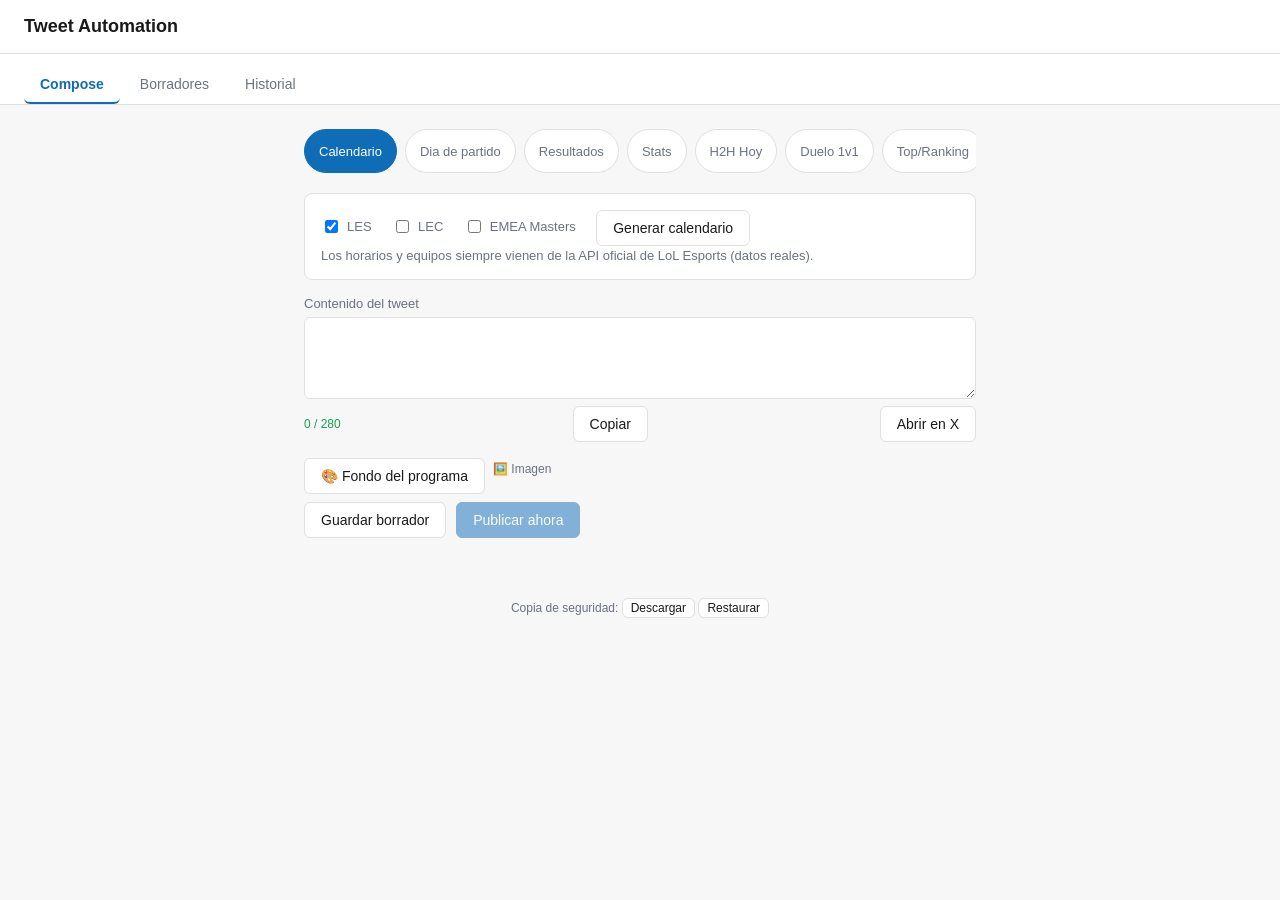
==== static/index.html @ 45121b86 "Unify UI/docs wording to tuteo (Spain Spanish), drop voseo Co-Authored-By: Claude Sonnet 5.5 <norepl" ====
<!doctype html>
<html lang="es">
<head>
  <meta charset="utf-8" />
  <meta name="viewport" content="width=device-width, initial-scale=1" />
  <meta name="theme-color" content="#1d9bf0" />
  <title>Tweet Automation</title>
  <link rel="manifest" href="/static/manifest.webmanifest" />
  <link rel="icon" href="/static/icons/icon-192.png" />
  <link rel="apple-touch-icon" href="/static/icons/icon-192.png" />
  <link rel="stylesheet" href="/static/styles.css" />
</head>
<body>
  <header class="topbar">
    <h1>Tweet Automation</h1>
    <div id="config-banner" class="config-banner" hidden></div>
    <button id="logout-btn" class="logout-btn" type="button" hidden>Salir</button>
  </header>

  <div id="slow-notice" class="slow-notice" role="status" hidden>
    Esto esta tardando... si el servidor estaba dormido puede tardar hasta un minuto en despertar.
  </div>

  <nav class="tabs" role="tablist">
    <button class="tab-btn active" data-tab="compose" role="tab" aria-selected="true">Compose</button>
    <button class="tab-btn" data-tab="drafts" role="tab" aria-selected="false">Borradores</button>
    <button class="tab-btn" data-tab="history" role="tab" aria-selected="false">Historial</button>
  </nav>

  <main>
    <!-- Compose -->
    <section id="tab-compose" class="tab-panel active">
      <div class="mode-selector" role="radiogroup" aria-label="Modo">
        <label><input type="radio" name="mode" value="calendar" checked /> Calendario</label>
        <label><input type="radio" name="mode" value="match-day" /> Dia de partido</label>
        <label><input type="radio" name="mode" value="results" /> Resultados</label>
        <label><input type="radio" name="mode" value="stats" /> Stats</label>
        <label><input type="radio" name="mode" value="h2h" /> H2H Hoy</label>
        <label><input type="radio" name="mode" value="duel" /> Duelo 1v1</label>
        <label><input type="radio" name="mode" value="top-ranking" /> Top/Ranking</label>
        <label><input type="radio" name="mode" value="anniversary" /> Efemeride</label>
        <label><input type="radio" name="mode" value="lec-compare" /> Cruce LEC</label>
      </div>

      <div id="mode-calendar" class="mode-panel">
        <label class="checkbox-inline"><input type="checkbox" id="calendar-les" checked /> LES</label>
        <label class="checkbox-inline"><input type="checkbox" id="calendar-lec" /> LEC</label>
        <label class="checkbox-inline"><input type="checkbox" id="calendar-emea-masters" /> EMEA Masters</label>
        <button id="calendar-generate-btn">Generar calendario</button>
        <p class="hint">Los horarios y equipos siempre vienen de la API oficial de LoL Esports (datos reales).</p>
      </div>

      <div id="mode-match-day" class="mode-panel" hidden>
        <button id="match-day-generate-btn">Generar pack del dia</button>
        <p class="hint">Un clic: calendario de la semana + preview H2H (historial y forma reciente) de cada partido de LES de hoy. Guarda o copia solo lo que quieras.</p>
        <div id="match-day-results" class="list"></div>
      </div>

      <div id="mode-results" class="mode-panel" hidden>
        <label class="checkbox-inline"><input type="checkbox" id="results-les" checked /> LES</label>
        <label class="checkbox-inline"><input type="checkbox" id="results-lec" /> LEC</label>
        <label class="checkbox-inline"><input type="checkbox" id="results-emea-masters" /> EMEA Masters</label>
        <button id="results-generate-btn">Generar resultados</button>
        <p class="hint">Marcadores reales de la ultima jornada con partidos terminados (ultimos 7 dias), de la API oficial de LoL Esports.</p>
      </div>

      <div id="mode-stats" class="mode-panel" hidden>
        <label class="checkbox-inline"><input type="checkbox" id="stats-teams" checked /> Equipos</label>
        <label class="checkbox-inline"><input type="checkbox" id="stats-players" checked /> Jugadores</label>
        <label class="checkbox-inline"><input type="checkbox" id="stats-ranked" /> Ranked (SoloQ)</label>
        <p class="hint">Ranked (SoloQ) consulta lolpros.gg en vivo para cada jugador de la LES -- puede tardar hasta 20-30 segundos.</p>
        <label>Enfocar en equipo o jugador (opcional)
          <input type="text" id="stats-focus" placeholder="ej: Escik, UCAM..." />
        </label>
        <label>Rivalidad: elegir los dos equipos (opcional, tiene prioridad sobre lo de arriba)
          <div class="rivalry-row">
            <select id="rivalry-team-a"><option value="">-- equipo A --</option></select>
            <select id="rivalry-team-b"><option value="">-- equipo B --</option></select>
          </div>
        </label>
        <label>Comparar elo: 2 jugadores (opcional, prioridad sobre categorias/enfocar, no sobre rivalidad)
          <div class="rivalry-row">
            <input type="text" id="ranked-player-a" placeholder="ej: Escik" />
            <input type="text" id="ranked-player-b" placeholder="ej: Andariel" />
          </div>
        </label>
        <label>Comparar elo: 2 equipos, mejor jugador de cada plantilla (opcional, prioridad sobre categorias/enfocar, no sobre rivalidad ni jugador vs jugador)
          <div class="rivalry-row">
            <select id="ranked-team-a"><option value="">-- equipo A --</option></select>
            <select id="ranked-team-b"><option value="">-- equipo B --</option></select>
          </div>
        </label>
        <p class="hint">Las comparaciones de elo consultan lolpros.gg en vivo (equipo vs equipo tarda un poco mas, son ~10 jugadores).</p>
        <div class="mode-selector" style="margin-top: 4px;">
          <label><input type="radio" name="stats-scope" value="split" checked /> Split actual</label>
          <label><input type="radio" name="stats-scope" value="year" /> Todo el año</label>
        </div>
        <button id="stats-generate-btn">Generar stat</button>
        <p class="hint">Los numeros siempre vienen de gol.gg (datos reales). "Todo el año" combina Spring+Summer y suma un angulo de rivalidad (head-to-head) entre equipos.</p>
      </div>

      <div id="mode-h2h" class="mode-panel" hidden>
        <button id="h2h-autofill-btn" type="button">Autocompletar con el partido de hoy</button>
        <div id="h2h-autofill-feedback" class="hint"></div>
        <label>Equipo A
          <select id="h2h-team-a"><option value="">-- equipo A --</option></select>
        </label>
        <label>Equipo B
          <select id="h2h-team-b"><option value="">-- equipo B --</option></select>
        </label>
        <button id="h2h-generate-btn">Generar preview (2 variantes)</button>
        <p class="hint">Genera 2 tweets head-to-head (historial y forma reciente) con datos reales de gol.gg. Guarda solo el/los que quieras con el boton "Guardar" de cada tarjeta.</p>
        <div id="h2h-results" class="list"></div>
      </div>

      <div id="mode-duel" class="mode-panel" hidden>
        <button id="duel-autofill-btn" type="button">Autocompletar con el partido de hoy/mañana</button>
        <div id="duel-autofill-feedback" class="hint"></div>
        <label>Equipo A
          <select id="duel-team-a"><option value="">-- equipo A --</option></select>
        </label>
        <label>Equipo B
          <select id="duel-team-b"><option value="">-- equipo B --</option></select>
        </label>
        <button id="duel-generate-btn">Generar duelos</button>
        <p class="hint">Compara el KDA de temporada (gol.gg) del jugador con mas partidos jugados en cada carril compartido por ambos equipos (segun el roster de lolesports.com) -- una tarjeta por carril. No confirma alineaciones oficiales ni cruces directos historicos entre esos jugadores, esos datos no estan disponibles hoy. Guarda solo las que quieras con el boton "Guardar" de cada tarjeta.</p>
        <div id="duel-results" class="list"></div>
      </div>

      <div id="mode-top-ranking" class="mode-panel" hidden>
        <label>Categoria
          <select id="top-ranking-category"></select>
        </label>
        <button id="top-ranking-generate-btn">Generar top</button>
        <p class="hint">Calcula el top 3 real de gol.gg para el split actual (nunca a mano) -- si hay menos de 3 con datos suficientes, lo dice en vez de inventar posiciones. Las categorias de jugador no muestran equipo (gol.gg no lo expone en esa tabla). Genera 2 variantes: foco en el lider y top 3 resumido. Guarda solo las que quieras con el boton "Guardar" de cada tarjeta.</p>
        <div id="top-ranking-results" class="list"></div>
      </div>

      <div id="mode-anniversary" class="mode-panel" hidden>
        <button id="anniversary-generate-btn">Generar efemeride de hoy</button>
        <p class="hint">Busca un hecho verificado de la historia de la LES/Superliga para la fecha de hoy en una base curada (no es scraping en vivo -- si no hay nada para hoy exacto, muestra el hito mas cercano y lo aclara). Genera 2 versiones: completa y "dato rapido".</p>
        <div id="anniversary-results" class="list"></div>
      </div>

      <div id="mode-lec-compare" class="mode-panel" hidden>
        <label>Enfocar en un equipo/jugador de LES (opcional)
          <input type="text" id="lec-compare-focus" placeholder="ej: UCAM, Escik..." />
        </label>
        <button id="lec-compare-generate-btn">Generar cruce LES-LEC</button>
        <p class="hint">Compara una metrica real de la LES (equipo o jugador destacado) contra el promedio de la LEC en esa misma metrica, con datos reales de gol.gg de ambas ligas. Siempre incluye el matiz de que son ligas de nivel/muestra distintos. Genera 2 tonos: dato sorprendente y pregunta a debate.</p>
        <div id="lec-compare-results" class="list"></div>
      </div>

      <div id="mode-manual" class="mode-panel" hidden>
        <p class="hint">Escribe el tweet directamente abajo.</p>
      </div>

      <div id="single-compose-area">
        <label class="compose-content-label">Contenido del tweet
          <textarea id="compose-content" rows="4"></textarea>
        </label>
        <div class="char-counter-row">
          <div class="char-counter" id="compose-char-counter">0 / 280</div>
          <button id="copy-content-btn" type="button">Copiar</button>
          <button id="open-x-btn" type="button" title="Abre X con el texto listo (sin imagen)">Abrir en X</button>
          <button id="share-btn" type="button" hidden>Compartir</button>
        </div>
        <div id="image-picker"></div>

        <div class="actions">
          <button id="save-draft-btn">Guardar borrador</button>
          <button id="publish-now-btn" class="primary">Publicar ahora</button>
        </div>
        <div id="compose-feedback" class="feedback" role="status" aria-live="polite"></div>
      </div>
    </section>

    <!-- Borradores -->
    <section id="tab-drafts" class="tab-panel">
      <div id="drafts-list" class="list"></div>
    </section>

    <!-- Historial -->
    <section id="tab-history" class="tab-panel">
      <div id="history-list" class="list"></div>
    </section>

  </main>

  <footer class="app-version">
    <div id="app-version"></div>
    <div class="backup-row">
      Copia de seguridad:
      <button id="backup-export-btn" type="button">Descargar</button>
      <button id="backup-import-btn" type="button">Restaurar</button>
      <input id="backup-import-file" type="file" accept="application/json,.json" hidden />
      <span id="backup-feedback" class="hint"></span>
    </div>
  </footer>

  <script src="/static/app.js"></script>
</body>
</html>
---- static/styles.css ----
:root {
  --bg: #f7f7f8;
  --panel: #ffffff;
  --border: #e0e0e0;
  --text: #1a1a1a;
  --muted: #6b7280;
  --primary: #0f6cb6; /* 5.4:1 con texto blanco (AA) */
  --primary-dark: #0b5a99;
  --green: #16a34a;
  --yellow: #ca8a04;
  --red: #dc2626;
  --gray: #9ca3af;
}

* { box-sizing: border-box; }

.app-version { text-align: center; font-size: 12px; color: var(--muted); padding: 16px 16px 24px; }
.app-version .backup-row { margin-top: 8px; }
.app-version .backup-row button { font-size: 12px; padding: 2px 8px; }
.app-version .version-ok { color: #15803d; }
.app-version .version-old { color: #b45309; font-weight: 600; }

body {
  margin: 0;
  font-family: -apple-system, Segoe UI, Roboto, Helvetica, Arial, sans-serif;
  background: var(--bg);
  color: var(--text);
}

.topbar {
  display: flex;
  align-items: center;
  gap: 16px;
  padding: 16px 24px;
  background: var(--panel);
  border-bottom: 1px solid var(--border);
}

.topbar h1 { font-size: 18px; margin: 0; }

.config-banner {
  background: #fef3c7;
  color: #92400e;
  padding: 6px 12px;
  border-radius: 6px;
  font-size: 13px;
}

.tabs {
  display: flex;
  gap: 4px;
  padding: 12px 24px 0;
  background: var(--panel);
  border-bottom: 1px solid var(--border);
}

.tab-btn {
  padding: 10px 16px;
  border: none;
  background: none;
  cursor: pointer;
  font-size: 14px;
  color: var(--muted);
  border-bottom: 2px solid transparent;
}

.tab-btn.active {
  color: var(--primary);
  border-bottom-color: var(--primary);
  font-weight: 600;
}

main { max-width: 720px; margin: 0 auto; padding: 24px; }

.tab-panel { display: none; }
.tab-panel.active { display: block; }

label {
  display: block;
  margin-bottom: 14px;
  font-size: 13px;
  color: var(--muted);
}

input[type="text"], textarea, select {
  width: 100%;
  margin-top: 6px;
  padding: 8px 10px;
  border: 1px solid var(--border);
  border-radius: 6px;
  font-size: 14px;
  font-family: inherit;
  color: var(--text);
  background: var(--panel);
}

[hidden] { display: none !important; }

/* Selector de modo como "chips": una sola fila con scroll horizontal en el
   movil y areas tactiles de 44px (antes eran 7 radios pequenos en 3-4 filas). */
.mode-selector {
  display: flex;
  gap: 8px;
  margin-bottom: 16px;
  font-size: 14px;
  overflow-x: auto;
  padding-bottom: 4px;
  -webkit-overflow-scrolling: touch;
}

.mode-selector label {
  position: relative;
  display: flex;
  align-items: center;
  margin: 0;
  padding: 10px 14px;
  min-height: 44px;
  border: 1px solid var(--border);
  border-radius: 999px;
  background: var(--panel);
  white-space: nowrap;
  cursor: pointer;
}

.mode-selector label:has(input:checked) { background: var(--primary); border-color: var(--primary); color: #fff; }
.mode-selector label:has(input:focus-visible) { outline: 2px solid var(--primary-dark); outline-offset: 2px; }
.mode-selector input { position: absolute; opacity: 0; pointer-events: none; }

:focus-visible { outline: 2px solid var(--primary); outline-offset: 2px; }

.slow-notice {
  background: #fef3c7;
  color: #78350f;
  font-size: 13px;
  padding: 8px 16px;
  text-align: center;
}

.checkbox-inline {
  display: inline-flex;
  align-items: center;
  gap: 6px;
  margin: 0 16px 12px 0;
  width: auto;
}

.mode-panel { background: var(--panel); border: 1px solid var(--border); border-radius: 8px; padding: 16px; margin-bottom: 16px; }

.hint { color: var(--muted); font-size: 13px; margin: 0; }

.compose-content-label { margin-bottom: 4px; }

.char-counter {
  text-align: right;
  font-size: 12px;
  color: var(--green);
  margin-bottom: 16px;
}

.char-counter.warn { color: var(--yellow); }
.char-counter.over { color: var(--red); font-weight: 600; }

.char-counter-row {
  display: flex;
  align-items: center;
  justify-content: space-between;
  gap: 10px;
  margin-bottom: 16px;
}

.char-counter-row .char-counter { margin-bottom: 0; }

.card-copy-row { display: flex; align-items: center; gap: 10px; margin-bottom: 8px; }

.rivalry-row { display: flex; gap: 10px; margin-top: 6px; }
.rivalry-row select { flex: 1; }

.actions { display: flex; gap: 10px; }

button {
  padding: 9px 16px;
  border-radius: 6px;
  border: 1px solid var(--border);
  background: var(--panel);
  cursor: pointer;
  font-size: 14px;
  color: var(--text);
}

button:hover { background: #f2f2f2; }

button.primary {
  background: var(--primary);
  border-color: var(--primary);
  color: #fff;
}

button.primary:hover { background: var(--primary-dark); }

button:disabled { opacity: 0.5; cursor: not-allowed; }

.feedback { margin-top: 12px; font-size: 13px; }
.feedback.error { color: var(--red); }
.feedback.success { color: var(--green); }

.list { display: flex; flex-direction: column; gap: 12px; }

.card {
  background: var(--panel);
  border: 1px solid var(--border);
  border-radius: 8px;
  padding: 14px 16px;
}

.card-header { display: flex; justify-content: space-between; align-items: center; gap: 8px; margin-bottom: 8px; }

.badge {
  font-size: 11px;
  font-weight: 600;
  padding: 2px 8px;
  border-radius: 999px;
  text-transform: uppercase;
}

.badge-draft { background: #f3f4f6; color: var(--gray); }
.badge-published { background: #dcfce7; color: var(--green); }
.badge-failed { background: #fee2e2; color: var(--red); }

.card-content { white-space: pre-wrap; font-size: 14px; margin-bottom: 8px; }

.card-meta { font-size: 12px; color: var(--muted); margin-bottom: 8px; }

.card-error { font-size: 12px; color: var(--red); margin-bottom: 8px; }

.card-actions { display: flex; gap: 8px; flex-wrap: wrap; }


.image-picker { display: flex; flex-wrap: wrap; align-items: center; gap: 8px; margin-bottom: 8px; }
.image-suggestions, .image-branding { display: flex; flex-wrap: wrap; gap: 6px; }
.image-suggestions:empty { display: none; }
.image-upload-label { font-size: 12px; color: var(--muted); cursor: pointer; }
.image-upload-label input[type="file"] { display: none; }
.image-preview { max-width: 90px; max-height: 90px; border-radius: 6px; border: 1px solid var(--border); object-fit: cover; }
.remove-image-btn { font-size: 12px; }

.empty-state { color: var(--muted); font-size: 14px; padding: 20px 0; text-align: center; }

.var-input { margin-bottom: 10px; }

.logout-btn { margin-left: auto; padding: 6px 12px; font-size: 13px; }

.login-main { max-width: 360px; padding-top: 15vh; }
.login-panel h1 { font-size: 20px; margin: 0 0 16px; }
.login-panel button { width: 100%; }
input[type="password"] {
  width: 100%;
  margin-top: 6px;
  padding: 8px 10px;
  border: 1px solid var(--border);
  border-radius: 6px;
  font-size: 14px;
  font-family: inherit;
  color: var(--text);
  background: var(--panel);
}

/* ---------- Movil ---------- */
@media (max-width: 600px) {
  .topbar { flex-wrap: wrap; gap: 8px; padding: 12px 16px; }
  .tabs { padding: 8px 8px 0; overflow-x: auto; }
  .tab-btn { padding: 10px 12px; white-space: nowrap; }
  main { padding: 16px; }
  .rivalry-row { flex-direction: column; }
  .actions { flex-direction: column; }
  .actions button { width: 100%; }
  button { padding: 11px 16px; }
  /* 16px evita que iOS haga zoom al enfocar un campo */
  input[type="text"], input[type="password"], textarea, select { font-size: 16px; }
}
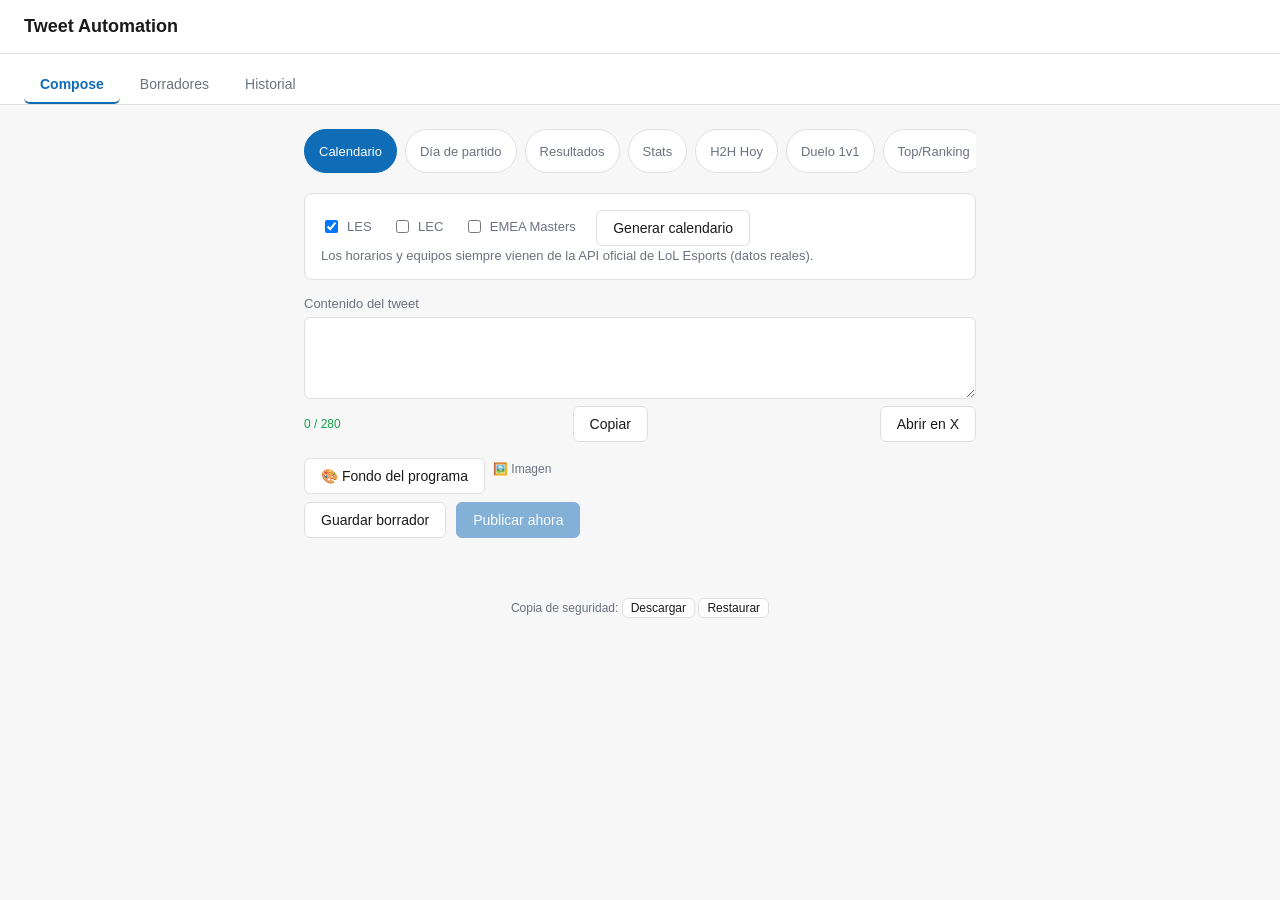
==== commit 6f6d169e: "Tildes y ortografia en el texto visible del frontend Co-Authored-By: Claude Sonnet 5.5 <noreply@anth" ====
--- a/static/index.html
+++ b/static/index.html
@@ -18,7 +18,7 @@
   </header>
 
   <div id="slow-notice" class="slow-notice" role="status" hidden>
-    Esto esta tardando... si el servidor estaba dormido puede tardar hasta un minuto en despertar.
+    Esto está tardando... si el servidor estaba dormido puede tardar hasta un minuto en despertar.
   </div>
 
   <nav class="tabs" role="tablist">
@@ -32,13 +32,13 @@
     <section id="tab-compose" class="tab-panel active">
       <div class="mode-selector" role="radiogroup" aria-label="Modo">
         <label><input type="radio" name="mode" value="calendar" checked /> Calendario</label>
-        <label><input type="radio" name="mode" value="match-day" /> Dia de partido</label>
+        <label><input type="radio" name="mode" value="match-day" /> Día de partido</label>
         <label><input type="radio" name="mode" value="results" /> Resultados</label>
         <label><input type="radio" name="mode" value="stats" /> Stats</label>
         <label><input type="radio" name="mode" value="h2h" /> H2H Hoy</label>
         <label><input type="radio" name="mode" value="duel" /> Duelo 1v1</label>
         <label><input type="radio" name="mode" value="top-ranking" /> Top/Ranking</label>
-        <label><input type="radio" name="mode" value="anniversary" /> Efemeride</label>
+        <label><input type="radio" name="mode" value="anniversary" /> Efeméride</label>
         <label><input type="radio" name="mode" value="lec-compare" /> Cruce LEC</label>
       </div>
 
@@ -51,7 +51,7 @@
       </div>
 
       <div id="mode-match-day" class="mode-panel" hidden>
-        <button id="match-day-generate-btn">Generar pack del dia</button>
+        <button id="match-day-generate-btn">Generar pack del día</button>
         <p class="hint">Un clic: calendario de la semana + preview H2H (historial y forma reciente) de cada partido de LES de hoy. Guarda o copia solo lo que quieras.</p>
         <div id="match-day-results" class="list"></div>
       </div>
@@ -61,7 +61,7 @@
         <label class="checkbox-inline"><input type="checkbox" id="results-lec" /> LEC</label>
         <label class="checkbox-inline"><input type="checkbox" id="results-emea-masters" /> EMEA Masters</label>
         <button id="results-generate-btn">Generar resultados</button>
-        <p class="hint">Marcadores reales de la ultima jornada con partidos terminados (ultimos 7 dias), de la API oficial de LoL Esports.</p>
+        <p class="hint">Marcadores reales de la última jornada con partidos terminados (últimos 7 días), de la API oficial de LoL Esports.</p>
       </div>
 
       <div id="mode-stats" class="mode-panel" hidden>
@@ -78,25 +78,25 @@
             <select id="rivalry-team-b"><option value="">-- equipo B --</option></select>
           </div>
         </label>
-        <label>Comparar elo: 2 jugadores (opcional, prioridad sobre categorias/enfocar, no sobre rivalidad)
+        <label>Comparar elo: 2 jugadores (opcional, prioridad sobre categorías/enfocar, no sobre rivalidad)
           <div class="rivalry-row">
             <input type="text" id="ranked-player-a" placeholder="ej: Escik" />
             <input type="text" id="ranked-player-b" placeholder="ej: Andariel" />
           </div>
         </label>
-        <label>Comparar elo: 2 equipos, mejor jugador de cada plantilla (opcional, prioridad sobre categorias/enfocar, no sobre rivalidad ni jugador vs jugador)
+        <label>Comparar elo: 2 equipos, mejor jugador de cada plantilla (opcional, prioridad sobre categorías/enfocar, no sobre rivalidad ni jugador vs jugador)
           <div class="rivalry-row">
             <select id="ranked-team-a"><option value="">-- equipo A --</option></select>
             <select id="ranked-team-b"><option value="">-- equipo B --</option></select>
           </div>
         </label>
-        <p class="hint">Las comparaciones de elo consultan lolpros.gg en vivo (equipo vs equipo tarda un poco mas, son ~10 jugadores).</p>
+        <p class="hint">Las comparaciones de elo consultan lolpros.gg en vivo (equipo vs equipo tarda un poco más, son ~10 jugadores).</p>
         <div class="mode-selector" style="margin-top: 4px;">
           <label><input type="radio" name="stats-scope" value="split" checked /> Split actual</label>
           <label><input type="radio" name="stats-scope" value="year" /> Todo el año</label>
         </div>
         <button id="stats-generate-btn">Generar stat</button>
-        <p class="hint">Los numeros siempre vienen de gol.gg (datos reales). "Todo el año" combina Spring+Summer y suma un angulo de rivalidad (head-to-head) entre equipos.</p>
+        <p class="hint">Los números siempre vienen de gol.gg (datos reales). "Todo el año" combina Spring+Summer y suma un ángulo de rivalidad (head-to-head) entre equipos.</p>
       </div>
 
       <div id="mode-h2h" class="mode-panel" hidden>
@@ -109,7 +109,7 @@
           <select id="h2h-team-b"><option value="">-- equipo B --</option></select>
         </label>
         <button id="h2h-generate-btn">Generar preview (2 variantes)</button>
-        <p class="hint">Genera 2 tweets head-to-head (historial y forma reciente) con datos reales de gol.gg. Guarda solo el/los que quieras con el boton "Guardar" de cada tarjeta.</p>
+        <p class="hint">Genera 2 tweets head-to-head (historial y forma reciente) con datos reales de gol.gg. Guarda solo el/los que quieras con el botón "Guardar" de cada tarjeta.</p>
         <div id="h2h-results" class="list"></div>
       </div>
 
@@ -123,22 +123,22 @@
           <select id="duel-team-b"><option value="">-- equipo B --</option></select>
         </label>
         <button id="duel-generate-btn">Generar duelos</button>
-        <p class="hint">Compara el KDA de temporada (gol.gg) del jugador con mas partidos jugados en cada carril compartido por ambos equipos (segun el roster de lolesports.com) -- una tarjeta por carril. No confirma alineaciones oficiales ni cruces directos historicos entre esos jugadores, esos datos no estan disponibles hoy. Guarda solo las que quieras con el boton "Guardar" de cada tarjeta.</p>
+        <p class="hint">Compara el KDA de temporada (gol.gg) del jugador con más partidos jugados en cada carril compartido por ambos equipos (según el roster de lolesports.com) -- una tarjeta por carril. No confirma alineaciones oficiales ni cruces directos históricos entre esos jugadores, esos datos no están disponibles hoy. Guarda solo las que quieras con el botón "Guardar" de cada tarjeta.</p>
         <div id="duel-results" class="list"></div>
       </div>
 
       <div id="mode-top-ranking" class="mode-panel" hidden>
-        <label>Categoria
+        <label>Categoría
           <select id="top-ranking-category"></select>
         </label>
         <button id="top-ranking-generate-btn">Generar top</button>
-        <p class="hint">Calcula el top 3 real de gol.gg para el split actual (nunca a mano) -- si hay menos de 3 con datos suficientes, lo dice en vez de inventar posiciones. Las categorias de jugador no muestran equipo (gol.gg no lo expone en esa tabla). Genera 2 variantes: foco en el lider y top 3 resumido. Guarda solo las que quieras con el boton "Guardar" de cada tarjeta.</p>
+        <p class="hint">Calcula el top 3 real de gol.gg para el split actual (nunca a mano) -- si hay menos de 3 con datos suficientes, lo dice en vez de inventar posiciones. Las categorías de jugador no muestran equipo (gol.gg no lo expone en esa tabla). Genera 2 variantes: foco en el líder y top 3 resumido. Guarda solo las que quieras con el botón "Guardar" de cada tarjeta.</p>
         <div id="top-ranking-results" class="list"></div>
       </div>
 
       <div id="mode-anniversary" class="mode-panel" hidden>
-        <button id="anniversary-generate-btn">Generar efemeride de hoy</button>
-        <p class="hint">Busca un hecho verificado de la historia de la LES/Superliga para la fecha de hoy en una base curada (no es scraping en vivo -- si no hay nada para hoy exacto, muestra el hito mas cercano y lo aclara). Genera 2 versiones: completa y "dato rapido".</p>
+        <button id="anniversary-generate-btn">Generar efeméride de hoy</button>
+        <p class="hint">Busca un hecho verificado de la historia de la LES/Superliga para la fecha de hoy en una base curada (no es scraping en vivo -- si no hay nada para hoy exacto, muestra el hito más cercano y lo aclara). Genera 2 versiones: completa y "dato rápido".</p>
         <div id="anniversary-results" class="list"></div>
       </div>
 
@@ -147,7 +147,7 @@
           <input type="text" id="lec-compare-focus" placeholder="ej: UCAM, Escik..." />
         </label>
         <button id="lec-compare-generate-btn">Generar cruce LES-LEC</button>
-        <p class="hint">Compara una metrica real de la LES (equipo o jugador destacado) contra el promedio de la LEC en esa misma metrica, con datos reales de gol.gg de ambas ligas. Siempre incluye el matiz de que son ligas de nivel/muestra distintos. Genera 2 tonos: dato sorprendente y pregunta a debate.</p>
+        <p class="hint">Compara una métrica real de la LES (equipo o jugador destacado) contra el promedio de la LEC en esa misma métrica, con datos reales de gol.gg de ambas ligas. Siempre incluye el matiz de que son ligas de nivel/muestra distintos. Genera 2 tonos: dato sorprendente y pregunta a debate.</p>
         <div id="lec-compare-results" class="list"></div>
       </div>
 
--- a/static/styles.css
+++ b/static/styles.css
@@ -277,3 +277,44 @@
   /* 16px evita que iOS haga zoom al enfocar un campo */
   input[type="text"], input[type="password"], textarea, select { font-size: 16px; }
 }
+
+/* Toasts y dialogo de confirmacion */
+.toast-container {
+  position: fixed;
+  left: 50%;
+  bottom: 16px;
+  transform: translateX(-50%);
+  display: flex;
+  flex-direction: column;
+  gap: 8px;
+  width: min(92vw, 420px);
+  z-index: 1000;
+  pointer-events: none;
+}
+.toast {
+  pointer-events: auto;
+  padding: 10px 14px;
+  border-radius: 8px;
+  color: #fff;
+  background: #1f2937;
+  font-size: 14px;
+  box-shadow: 0 4px 14px rgba(0, 0, 0, 0.25);
+  cursor: pointer;
+}
+.toast-error { background: #b91c1c; }
+
+.confirm-dialog {
+  border: 1px solid var(--border);
+  border-radius: 10px;
+  padding: 20px;
+  max-width: min(92vw, 420px);
+  background: var(--panel);
+  color: var(--text);
+}
+.confirm-dialog::backdrop { background: rgba(0, 0, 0, 0.45); }
+.confirm-dialog p { margin: 0 0 16px; }
+.confirm-actions { display: flex; justify-content: flex-end; gap: 8px; }
+.confirm-actions button { padding: 8px 14px; border-radius: 6px; cursor: pointer; font: inherit; }
+.confirm-actions .secondary { background: var(--panel); color: var(--text); border: 1px solid var(--border); }
+.confirm-actions .confirm-ok { background: #0f6cb6; color: #fff; border: 1px solid #0f6cb6; }
+.confirm-actions button:focus-visible { outline: 3px solid #0f6cb6; outline-offset: 2px; }
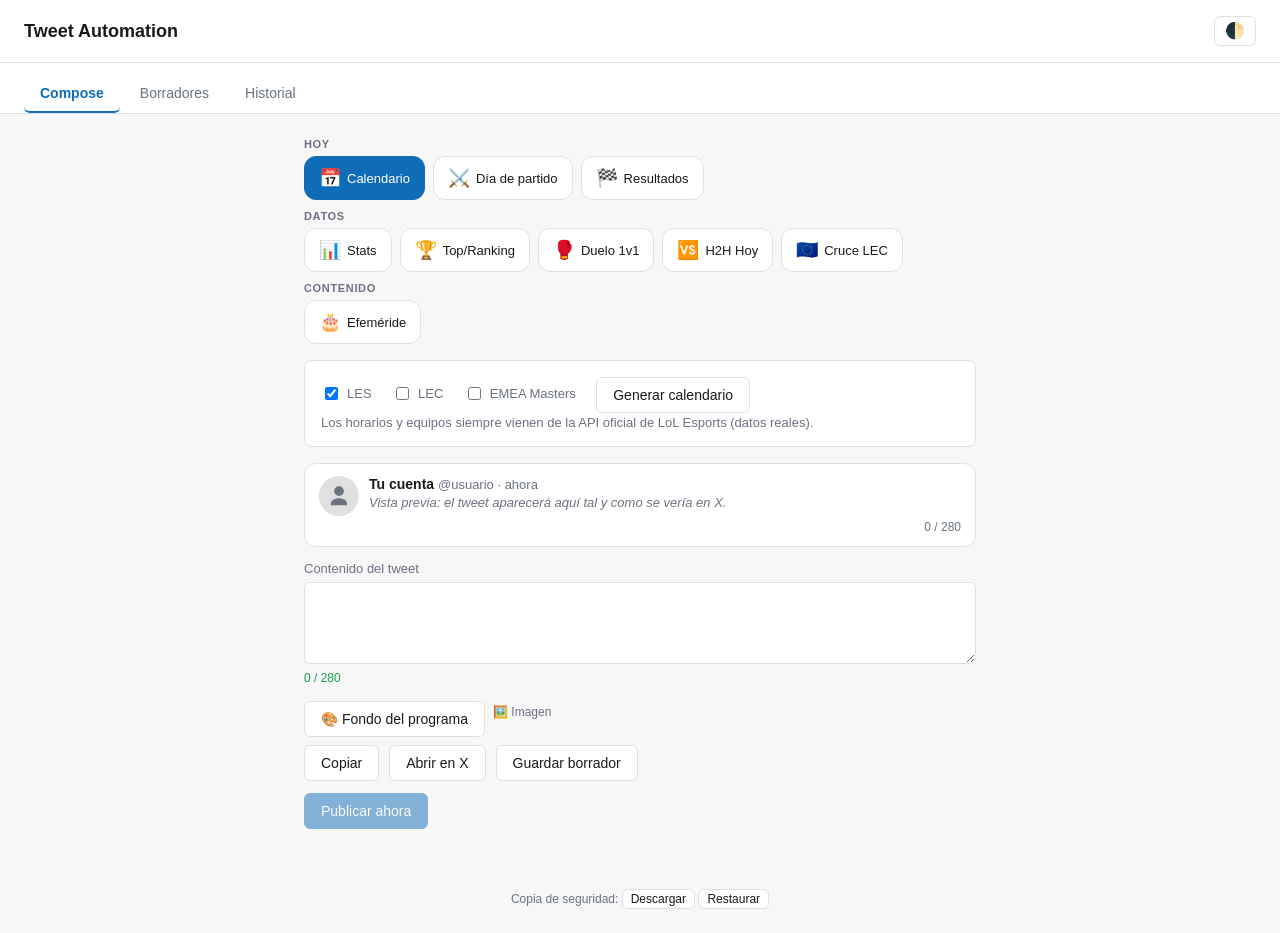
==== commit ac36e405: "UI: grouped mode chips, tweet preview, dark mode, mobile bottom bars, skeletons, collapsible hints C" ====
--- a/static/index.html
+++ b/static/index.html
@@ -3,7 +3,8 @@
 <head>
   <meta charset="utf-8" />
   <meta name="viewport" content="width=device-width, initial-scale=1" />
-  <meta name="theme-color" content="#1d9bf0" />
+  <meta name="theme-color" content="#0f6cb6" />
+  <meta name="color-scheme" content="light dark" />
   <title>Tweet Automation</title>
   <link rel="manifest" href="/static/manifest.webmanifest" />
   <link rel="icon" href="/static/icons/icon-192.png" />
@@ -14,6 +15,7 @@
   <header class="topbar">
     <h1>Tweet Automation</h1>
     <div id="config-banner" class="config-banner" hidden></div>
+    <button id="theme-btn" class="theme-btn" type="button" aria-label="Cambiar tema (automático)" title="Cambiar tema">🌓</button>
     <button id="logout-btn" class="logout-btn" type="button" hidden>Salir</button>
   </header>
 
@@ -21,25 +23,40 @@
     Esto está tardando... si el servidor estaba dormido puede tardar hasta un minuto en despertar.
   </div>
 
-  <nav class="tabs" role="tablist">
-    <button class="tab-btn active" data-tab="compose" role="tab" aria-selected="true">Compose</button>
-    <button class="tab-btn" data-tab="drafts" role="tab" aria-selected="false">Borradores</button>
-    <button class="tab-btn" data-tab="history" role="tab" aria-selected="false">Historial</button>
+  <nav class="tabs" role="tablist" aria-label="Secciones">
+    <button class="tab-btn active" data-tab="compose" role="tab" aria-selected="true"><span class="tab-ico" aria-hidden="true">✍️</span><span>Compose</span></button>
+    <button class="tab-btn" data-tab="drafts" role="tab" aria-selected="false"><span class="tab-ico" aria-hidden="true">📝</span><span>Borradores</span></button>
+    <button class="tab-btn" data-tab="history" role="tab" aria-selected="false"><span class="tab-ico" aria-hidden="true">🕘</span><span>Historial</span></button>
   </nav>
 
   <main>
     <!-- Compose -->
     <section id="tab-compose" class="tab-panel active">
-      <div class="mode-selector" role="radiogroup" aria-label="Modo">
-        <label><input type="radio" name="mode" value="calendar" checked /> Calendario</label>
-        <label><input type="radio" name="mode" value="match-day" /> Día de partido</label>
-        <label><input type="radio" name="mode" value="results" /> Resultados</label>
-        <label><input type="radio" name="mode" value="stats" /> Stats</label>
-        <label><input type="radio" name="mode" value="h2h" /> H2H Hoy</label>
-        <label><input type="radio" name="mode" value="duel" /> Duelo 1v1</label>
-        <label><input type="radio" name="mode" value="top-ranking" /> Top/Ranking</label>
-        <label><input type="radio" name="mode" value="anniversary" /> Efeméride</label>
-        <label><input type="radio" name="mode" value="lec-compare" /> Cruce LEC</label>
+      <div class="mode-groups" role="radiogroup" aria-label="Modo">
+        <div class="mode-group" role="group" aria-label="Hoy">
+          <span class="mode-group-title">Hoy</span>
+          <div class="mode-chips">
+          <label class="mode-chip"><input type="radio" name="mode" value="calendar" checked /><span class="chip-ico" aria-hidden="true">📅</span><span class="chip-txt">Calendario</span></label>
+          <label class="mode-chip"><input type="radio" name="mode" value="match-day" /><span class="chip-ico" aria-hidden="true">⚔️</span><span class="chip-txt">Día de partido</span></label>
+          <label class="mode-chip"><input type="radio" name="mode" value="results" /><span class="chip-ico" aria-hidden="true">🏁</span><span class="chip-txt">Resultados</span></label>
+          </div>
+        </div>
+        <div class="mode-group" role="group" aria-label="Datos">
+          <span class="mode-group-title">Datos</span>
+          <div class="mode-chips">
+          <label class="mode-chip"><input type="radio" name="mode" value="stats" /><span class="chip-ico" aria-hidden="true">📊</span><span class="chip-txt">Stats</span></label>
+          <label class="mode-chip"><input type="radio" name="mode" value="top-ranking" /><span class="chip-ico" aria-hidden="true">🏆</span><span class="chip-txt">Top/Ranking</span></label>
+          <label class="mode-chip"><input type="radio" name="mode" value="duel" /><span class="chip-ico" aria-hidden="true">🥊</span><span class="chip-txt">Duelo 1v1</span></label>
+          <label class="mode-chip"><input type="radio" name="mode" value="h2h" /><span class="chip-ico" aria-hidden="true">🆚</span><span class="chip-txt">H2H Hoy</span></label>
+          <label class="mode-chip"><input type="radio" name="mode" value="lec-compare" /><span class="chip-ico" aria-hidden="true">🇪🇺</span><span class="chip-txt">Cruce LEC</span></label>
+          </div>
+        </div>
+        <div class="mode-group" role="group" aria-label="Contenido">
+          <span class="mode-group-title">Contenido</span>
+          <div class="mode-chips">
+          <label class="mode-chip"><input type="radio" name="mode" value="anniversary" /><span class="chip-ico" aria-hidden="true">🎂</span><span class="chip-txt">Efeméride</span></label>
+          </div>
+        </div>
       </div>
 
       <div id="mode-calendar" class="mode-panel">
@@ -52,7 +69,8 @@
 
       <div id="mode-match-day" class="mode-panel" hidden>
         <button id="match-day-generate-btn">Generar pack del día</button>
-        <p class="hint">Un clic: calendario de la semana + preview H2H (historial y forma reciente) de cada partido de LES de hoy. Guarda o copia solo lo que quieras.</p>
+        <p class="hint">Calendario de la semana + preview H2H de cada partido de LES de hoy.</p>
+        <details class="hint-more"><summary aria-label="Más información">?</summary><p>Un clic: calendario de la semana + preview H2H (historial y forma reciente) de cada partido de LES de hoy. Guarda o copia solo lo que quieras.</p></details>
         <div id="match-day-results" class="list"></div>
       </div>
 
@@ -61,42 +79,49 @@
         <label class="checkbox-inline"><input type="checkbox" id="results-lec" /> LEC</label>
         <label class="checkbox-inline"><input type="checkbox" id="results-emea-masters" /> EMEA Masters</label>
         <button id="results-generate-btn">Generar resultados</button>
-        <p class="hint">Marcadores reales de la última jornada con partidos terminados (últimos 7 días), de la API oficial de LoL Esports.</p>
+        <p class="hint">Marcadores reales de la última jornada.</p>
+        <details class="hint-more"><summary aria-label="Más información">?</summary><p>Marcadores reales de la última jornada con partidos terminados (últimos 7 días), de la API oficial de LoL Esports.</p></details>
       </div>
 
       <div id="mode-stats" class="mode-panel" hidden>
         <label class="checkbox-inline"><input type="checkbox" id="stats-teams" checked /> Equipos</label>
         <label class="checkbox-inline"><input type="checkbox" id="stats-players" checked /> Jugadores</label>
         <label class="checkbox-inline"><input type="checkbox" id="stats-ranked" /> Ranked (SoloQ)</label>
-        <p class="hint">Ranked (SoloQ) consulta lolpros.gg en vivo para cada jugador de la LES -- puede tardar hasta 20-30 segundos.</p>
+        <p class="hint">Ranked puede tardar hasta 30 s.</p>
+        <details class="hint-more"><summary aria-label="Más información">?</summary><p>Ranked (SoloQ) consulta lolpros.gg en vivo para cada jugador de la LES -- puede tardar hasta 20-30 segundos.</p></details>
         <label>Enfocar en equipo o jugador (opcional)
           <input type="text" id="stats-focus" placeholder="ej: Escik, UCAM..." />
         </label>
-        <label>Rivalidad: elegir los dos equipos (opcional, tiene prioridad sobre lo de arriba)
-          <div class="rivalry-row">
-            <select id="rivalry-team-a"><option value="">-- equipo A --</option></select>
-            <select id="rivalry-team-b"><option value="">-- equipo B --</option></select>
-          </div>
-        </label>
-        <label>Comparar elo: 2 jugadores (opcional, prioridad sobre categorías/enfocar, no sobre rivalidad)
-          <div class="rivalry-row">
-            <input type="text" id="ranked-player-a" placeholder="ej: Escik" />
-            <input type="text" id="ranked-player-b" placeholder="ej: Andariel" />
-          </div>
-        </label>
-        <label>Comparar elo: 2 equipos, mejor jugador de cada plantilla (opcional, prioridad sobre categorías/enfocar, no sobre rivalidad ni jugador vs jugador)
-          <div class="rivalry-row">
-            <select id="ranked-team-a"><option value="">-- equipo A --</option></select>
-            <select id="ranked-team-b"><option value="">-- equipo B --</option></select>
-          </div>
-        </label>
-        <p class="hint">Las comparaciones de elo consultan lolpros.gg en vivo (equipo vs equipo tarda un poco más, son ~10 jugadores).</p>
-        <div class="mode-selector" style="margin-top: 4px;">
-          <label><input type="radio" name="stats-scope" value="split" checked /> Split actual</label>
-          <label><input type="radio" name="stats-scope" value="year" /> Todo el año</label>
+        <details class="advanced">
+          <summary>Opciones avanzadas</summary>
+          <label>Rivalidad: elegir los dos equipos (opcional, tiene prioridad sobre lo de arriba)
+            <div class="rivalry-row">
+              <select id="rivalry-team-a"><option value="">-- equipo A --</option></select>
+              <select id="rivalry-team-b"><option value="">-- equipo B --</option></select>
+            </div>
+          </label>
+          <label>Comparar elo: 2 jugadores (opcional, prioridad sobre categorías/enfocar, no sobre rivalidad)
+            <div class="rivalry-row">
+              <input type="text" id="ranked-player-a" placeholder="ej: Escik" />
+              <input type="text" id="ranked-player-b" placeholder="ej: Andariel" />
+            </div>
+          </label>
+          <label>Comparar elo: 2 equipos, mejor jugador de cada plantilla (opcional, prioridad sobre categorías/enfocar, no sobre rivalidad ni jugador vs jugador)
+            <div class="rivalry-row">
+              <select id="ranked-team-a"><option value="">-- equipo A --</option></select>
+              <select id="ranked-team-b"><option value="">-- equipo B --</option></select>
+            </div>
+          </label>
+          <p class="hint">Las comparaciones de elo consultan lolpros.gg en vivo.</p>
+          <details class="hint-more"><summary aria-label="Más información">?</summary><p>Las comparaciones de elo consultan lolpros.gg en vivo (equipo vs equipo tarda un poco más, son ~10 jugadores).</p></details>
+        </details>
+        <div class="mode-chips scope-chips" role="radiogroup" aria-label="Alcance">
+          <label class="mode-chip"><input type="radio" name="stats-scope" value="split" checked /><span class="chip-txt">Split actual</span></label>
+          <label class="mode-chip"><input type="radio" name="stats-scope" value="year" /><span class="chip-txt">Todo el año</span></label>
         </div>
         <button id="stats-generate-btn">Generar stat</button>
-        <p class="hint">Los números siempre vienen de gol.gg (datos reales). "Todo el año" combina Spring+Summer y suma un ángulo de rivalidad (head-to-head) entre equipos.</p>
+        <p class="hint">Datos reales de gol.gg.</p>
+        <details class="hint-more"><summary aria-label="Más información">?</summary><p>Los números siempre vienen de gol.gg (datos reales). "Todo el año" combina Spring+Summer y suma un ángulo de rivalidad (head-to-head) entre equipos.</p></details>
       </div>
 
       <div id="mode-h2h" class="mode-panel" hidden>
@@ -109,7 +134,8 @@
           <select id="h2h-team-b"><option value="">-- equipo B --</option></select>
         </label>
         <button id="h2h-generate-btn">Generar preview (2 variantes)</button>
-        <p class="hint">Genera 2 tweets head-to-head (historial y forma reciente) con datos reales de gol.gg. Guarda solo el/los que quieras con el botón "Guardar" de cada tarjeta.</p>
+        <p class="hint">Genera 2 tweets head-to-head con datos de gol.gg.</p>
+        <details class="hint-more"><summary aria-label="Más información">?</summary><p>Genera 2 tweets head-to-head (historial y forma reciente) con datos reales de gol.gg. Guarda solo el/los que quieras con el botón "Guardar" de cada tarjeta.</p></details>
         <div id="h2h-results" class="list"></div>
       </div>
 
@@ -123,7 +149,8 @@
           <select id="duel-team-b"><option value="">-- equipo B --</option></select>
         </label>
         <button id="duel-generate-btn">Generar duelos</button>
-        <p class="hint">Compara el KDA de temporada (gol.gg) del jugador con más partidos jugados en cada carril compartido por ambos equipos (según el roster de lolesports.com) -- una tarjeta por carril. No confirma alineaciones oficiales ni cruces directos históricos entre esos jugadores, esos datos no están disponibles hoy. Guarda solo las que quieras con el botón "Guardar" de cada tarjeta.</p>
+        <p class="hint">Compara el KDA de temporada por carril; una tarjeta por carril.</p>
+        <details class="hint-more"><summary aria-label="Más información">?</summary><p>Compara el KDA de temporada (gol.gg) del jugador con más partidos jugados en cada carril compartido por ambos equipos (según el roster de lolesports.com) -- una tarjeta por carril. No confirma alineaciones oficiales ni cruces directos históricos entre esos jugadores, esos datos no están disponibles hoy. Guarda solo las que quieras con el botón "Guardar" de cada tarjeta.</p></details>
         <div id="duel-results" class="list"></div>
       </div>
 
@@ -132,13 +159,15 @@
           <select id="top-ranking-category"></select>
         </label>
         <button id="top-ranking-generate-btn">Generar top</button>
-        <p class="hint">Calcula el top 3 real de gol.gg para el split actual (nunca a mano) -- si hay menos de 3 con datos suficientes, lo dice en vez de inventar posiciones. Las categorías de jugador no muestran equipo (gol.gg no lo expone en esa tabla). Genera 2 variantes: foco en el líder y top 3 resumido. Guarda solo las que quieras con el botón "Guardar" de cada tarjeta.</p>
+        <p class="hint">Top 3 real de gol.gg del split actual, en 2 variantes.</p>
+        <details class="hint-more"><summary aria-label="Más información">?</summary><p>Calcula el top 3 real de gol.gg para el split actual (nunca a mano) -- si hay menos de 3 con datos suficientes, lo dice en vez de inventar posiciones. Las categorías de jugador no muestran equipo (gol.gg no lo expone en esa tabla). Genera 2 variantes: foco en el líder y top 3 resumido. Guarda solo las que quieras con el botón "Guardar" de cada tarjeta.</p></details>
         <div id="top-ranking-results" class="list"></div>
       </div>
 
       <div id="mode-anniversary" class="mode-panel" hidden>
         <button id="anniversary-generate-btn">Generar efeméride de hoy</button>
-        <p class="hint">Busca un hecho verificado de la historia de la LES/Superliga para la fecha de hoy en una base curada (no es scraping en vivo -- si no hay nada para hoy exacto, muestra el hito más cercano y lo aclara). Genera 2 versiones: completa y "dato rápido".</p>
+        <p class="hint">Hecho verificado de la historia de la LES para hoy.</p>
+        <details class="hint-more"><summary aria-label="Más información">?</summary><p>Busca un hecho verificado de la historia de la LES/Superliga para la fecha de hoy en una base curada (no es scraping en vivo -- si no hay nada para hoy exacto, muestra el hito más cercano y lo aclara). Genera 2 versiones: completa y "dato rápido".</p></details>
         <div id="anniversary-results" class="list"></div>
       </div>
 
@@ -147,7 +176,8 @@
           <input type="text" id="lec-compare-focus" placeholder="ej: UCAM, Escik..." />
         </label>
         <button id="lec-compare-generate-btn">Generar cruce LES-LEC</button>
-        <p class="hint">Compara una métrica real de la LES (equipo o jugador destacado) contra el promedio de la LEC en esa misma métrica, con datos reales de gol.gg de ambas ligas. Siempre incluye el matiz de que son ligas de nivel/muestra distintos. Genera 2 tonos: dato sorprendente y pregunta a debate.</p>
+        <p class="hint">Métrica de la LES frente al promedio de la LEC.</p>
+        <details class="hint-more"><summary aria-label="Más información">?</summary><p>Compara una métrica real de la LES (equipo o jugador destacado) contra el promedio de la LEC en esa misma métrica, con datos reales de gol.gg de ambas ligas. Siempre incluye el matiz de que son ligas de nivel/muestra distintos. Genera 2 tonos: dato sorprendente y pregunta a debate.</p></details>
         <div id="lec-compare-results" class="list"></div>
       </div>
 
@@ -156,19 +186,32 @@
       </div>
 
       <div id="single-compose-area">
+        <div class="tweet-preview" aria-label="Vista previa del tweet">
+          <div class="tp-avatar" aria-hidden="true">
+            <svg viewBox="0 0 24 24" width="26" height="26" fill="currentColor"><path d="M12 12a4.5 4.5 0 1 0 0-9 4.5 4.5 0 0 0 0 9zm0 2c-4.1 0-7.5 2.2-7.5 5v1.5h15V19c0-2.8-3.4-5-7.5-5z"/></svg>
+          </div>
+          <div class="tp-body">
+            <div class="tp-head"><strong>Tu cuenta</strong> <span class="tp-handle">@usuario · ahora</span></div>
+            <div id="tweet-preview-text" class="tp-text empty">Vista previa: el tweet aparecerá aquí tal y como se vería en X.</div>
+            <img id="tweet-preview-img" class="tp-img" alt="Imagen adjunta" hidden />
+            <div id="tweet-preview-count" class="tp-count" aria-hidden="true">0 / 280</div>
+          </div>
+        </div>
         <label class="compose-content-label">Contenido del tweet
           <textarea id="compose-content" rows="4"></textarea>
         </label>
         <div class="char-counter-row">
           <div class="char-counter" id="compose-char-counter">0 / 280</div>
+        </div>
+        <div id="image-picker"></div>
+
+        <div class="action-bar" role="toolbar" aria-label="Acciones del tweet">
           <button id="copy-content-btn" type="button">Copiar</button>
           <button id="open-x-btn" type="button" title="Abre X con el texto listo (sin imagen)">Abrir en X</button>
           <button id="share-btn" type="button" hidden>Compartir</button>
-        </div>
-        <div id="image-picker"></div>
-
+          <button id="save-draft-btn">Guardar borrador</button>
+        </div>
         <div class="actions">
-          <button id="save-draft-btn">Guardar borrador</button>
           <button id="publish-now-btn" class="primary">Publicar ahora</button>
         </div>
         <div id="compose-feedback" class="feedback" role="status" aria-live="polite"></div>
--- a/static/styles.css
+++ b/static/styles.css
@@ -10,6 +10,76 @@
   --yellow: #ca8a04;
   --red: #dc2626;
   --gray: #9ca3af;
+  --hover: #f2f2f2;
+  --on-primary: #ffffff;
+  --banner-bg: #fef3c7;
+  --banner-text: #92400e;
+  --notice-text: #78350f;
+  --badge-draft-bg: #f3f4f6;
+  --badge-pub-bg: #dcfce7;
+  --badge-fail-bg: #fee2e2;
+  --ok-text: #15803d;
+  --warn-text: #b45309;
+  --skeleton-a: #e9eaec;
+  --skeleton-b: #f5f5f6;
+  --tabbar-h: 58px;
+  color-scheme: light;
+}
+
+@media (prefers-color-scheme: dark) {
+  :root:not([data-theme="light"]) {
+    --bg: #0f1419;
+    --panel: #192028;
+    --border: #2f3a46;
+    --text: #e7e9ea;
+    --muted: #9aa5b1;
+    --primary: #2f8fdc;
+    --primary-dark: #4aa3ea;
+    --green: #34d399;
+    --yellow: #facc15;
+    --red: #f87171;
+    --gray: #8b97a3;
+    --hover: #222c37;
+    --on-primary: #06121d;
+    --banner-bg: #3b2f10;
+    --banner-text: #fcd34d;
+    --notice-text: #fcd34d;
+    --badge-draft-bg: #2a333d;
+    --badge-pub-bg: #123524;
+    --badge-fail-bg: #442020;
+    --ok-text: #4ade80;
+    --warn-text: #fbbf24;
+    --skeleton-a: #26303a;
+    --skeleton-b: #313d49;
+    color-scheme: dark;
+  }
+}
+
+:root[data-theme="dark"] {
+  --bg: #0f1419;
+  --panel: #192028;
+  --border: #2f3a46;
+  --text: #e7e9ea;
+  --muted: #9aa5b1;
+  --primary: #2f8fdc;
+  --primary-dark: #4aa3ea;
+  --green: #34d399;
+  --yellow: #facc15;
+  --red: #f87171;
+  --gray: #8b97a3;
+  --hover: #222c37;
+  --on-primary: #06121d;
+  --banner-bg: #3b2f10;
+  --banner-text: #fcd34d;
+  --notice-text: #fcd34d;
+  --badge-draft-bg: #2a333d;
+  --badge-pub-bg: #123524;
+  --badge-fail-bg: #442020;
+  --ok-text: #4ade80;
+  --warn-text: #fbbf24;
+  --skeleton-a: #26303a;
+  --skeleton-b: #313d49;
+  color-scheme: dark;
 }
 
 * { box-sizing: border-box; }
@@ -17,8 +87,8 @@
 .app-version { text-align: center; font-size: 12px; color: var(--muted); padding: 16px 16px 24px; }
 .app-version .backup-row { margin-top: 8px; }
 .app-version .backup-row button { font-size: 12px; padding: 2px 8px; }
-.app-version .version-ok { color: #15803d; }
-.app-version .version-old { color: #b45309; font-weight: 600; }
+.app-version .version-ok { color: var(--ok-text); }
+.app-version .version-old { color: var(--warn-text); font-weight: 600; }
 
 body {
   margin: 0;
@@ -39,8 +109,8 @@
 .topbar h1 { font-size: 18px; margin: 0; }
 
 .config-banner {
-  background: #fef3c7;
-  color: #92400e;
+  background: var(--banner-bg);
+  color: var(--banner-text);
   padding: 6px 12px;
   border-radius: 6px;
   font-size: 13px;
@@ -64,6 +134,8 @@
   border-bottom: 2px solid transparent;
 }
 
+.tab-btn .tab-ico { display: none; }
+
 .tab-btn.active {
   color: var(--primary);
   border-bottom-color: var(--primary);
@@ -96,41 +168,57 @@
 
 [hidden] { display: none !important; }
 
-/* Selector de modo como "chips": una sola fila con scroll horizontal en el
-   movil y areas tactiles de 44px (antes eran 7 radios pequenos en 3-4 filas). */
-.mode-selector {
-  display: flex;
-  gap: 8px;
-  margin-bottom: 16px;
-  font-size: 14px;
-  overflow-x: auto;
-  padding-bottom: 4px;
-  -webkit-overflow-scrolling: touch;
-}
-
-.mode-selector label {
+/* Selector de modo: tarjetas/chips con icono agrupadas en 3 bloques. El radio
+   sigue en el DOM (oculto visualmente) para no romper la logica existente. */
+.mode-groups { display: flex; flex-direction: column; gap: 10px; margin-bottom: 16px; }
+.mode-group { display: flex; flex-direction: column; gap: 6px; }
+.mode-group-title { font-size: 11px; font-weight: 700; letter-spacing: 0.06em; text-transform: uppercase; color: var(--muted); }
+.mode-chips { display: flex; flex-wrap: wrap; gap: 8px; font-size: 14px; }
+.scope-chips { margin: 4px 0 12px; }
+
+.mode-chip {
   position: relative;
-  display: flex;
+  display: inline-flex;
   align-items: center;
+  gap: 6px;
   margin: 0;
-  padding: 10px 14px;
+  padding: 8px 14px;
   min-height: 44px;
   border: 1px solid var(--border);
-  border-radius: 999px;
-  background: var(--panel);
+  border-radius: 12px;
+  background: var(--panel);
+  color: var(--text);
   white-space: nowrap;
   cursor: pointer;
-}
-
-.mode-selector label:has(input:checked) { background: var(--primary); border-color: var(--primary); color: #fff; }
-.mode-selector label:has(input:focus-visible) { outline: 2px solid var(--primary-dark); outline-offset: 2px; }
-.mode-selector input { position: absolute; opacity: 0; pointer-events: none; }
+  width: auto;
+}
+
+.mode-chip:hover { background: var(--hover); }
+.mode-chip .chip-ico { font-size: 18px; line-height: 1; }
+.mode-chip:has(input:checked) { background: var(--primary); border-color: var(--primary); color: var(--on-primary); }
+.mode-chip:has(input:focus-visible) { outline: 2px solid var(--primary-dark); outline-offset: 2px; }
+.mode-chip input { position: absolute; opacity: 0; pointer-events: none; }
+
+/* Pistas: una frase + detalle desplegable con "?" */
+.hint-more { display: inline-block; margin: 2px 0 0; font-size: 13px; color: var(--muted); }
+.hint-more summary {
+  display: inline-flex; align-items: center; justify-content: center;
+  width: 22px; height: 22px; border-radius: 50%;
+  border: 1px solid var(--border); cursor: pointer; list-style: none; font-weight: 700; font-size: 12px;
+}
+.hint-more summary::-webkit-details-marker { display: none; }
+.hint-more[open] { display: block; }
+.hint-more[open] p { margin: 6px 0 0; }
+
+.advanced { margin: 0 0 14px; border: 1px dashed var(--border); border-radius: 8px; padding: 8px 12px; }
+.advanced > summary { cursor: pointer; font-size: 13px; font-weight: 600; color: var(--muted); padding: 4px 0; }
+.advanced[open] > summary { margin-bottom: 10px; }
 
 :focus-visible { outline: 2px solid var(--primary); outline-offset: 2px; }
 
 .slow-notice {
-  background: #fef3c7;
-  color: #78350f;
+  background: var(--banner-bg);
+  color: var(--notice-text);
   font-size: 13px;
   padding: 8px 16px;
   text-align: center;
@@ -187,12 +275,12 @@
   color: var(--text);
 }
 
-button:hover { background: #f2f2f2; }
+button:hover { background: var(--hover); }
 
 button.primary {
   background: var(--primary);
   border-color: var(--primary);
-  color: #fff;
+  color: var(--on-primary);
 }
 
 button.primary:hover { background: var(--primary-dark); }
@@ -222,9 +310,9 @@
   text-transform: uppercase;
 }
 
-.badge-draft { background: #f3f4f6; color: var(--gray); }
-.badge-published { background: #dcfce7; color: var(--green); }
-.badge-failed { background: #fee2e2; color: var(--red); }
+.badge-draft { background: var(--badge-draft-bg); color: var(--gray); }
+.badge-published { background: var(--badge-pub-bg); color: var(--green); }
+.badge-failed { background: var(--badge-fail-bg); color: var(--red); }
 
 .card-content { white-space: pre-wrap; font-size: 14px; margin-bottom: 8px; }
 
@@ -247,7 +335,9 @@
 
 .var-input { margin-bottom: 10px; }
 
-.logout-btn { margin-left: auto; padding: 6px 12px; font-size: 13px; }
+.logout-btn { padding: 6px 12px; font-size: 13px; }
+.theme-btn { margin-left: auto; padding: 6px 10px; font-size: 16px; line-height: 1; }
+.theme-btn + .logout-btn { margin-left: 0; }
 
 .login-main { max-width: 360px; padding-top: 15vh; }
 .login-panel h1 { font-size: 20px; margin: 0 0 16px; }
@@ -264,16 +354,78 @@
   background: var(--panel);
 }
 
+/* Vista previa tipo tweet */
+.tweet-preview {
+  display: flex; gap: 10px;
+  padding: 12px 14px; margin-bottom: 14px;
+  background: var(--panel); border: 1px solid var(--border); border-radius: 12px;
+}
+.tp-avatar {
+  flex: none; width: 40px; height: 40px; border-radius: 50%;
+  display: flex; align-items: center; justify-content: center;
+  background: var(--border); color: var(--muted);
+}
+.tp-body { min-width: 0; flex: 1; }
+.tp-head { font-size: 14px; }
+.tp-handle { color: var(--muted); font-size: 13px; }
+.tp-text { white-space: pre-wrap; overflow-wrap: anywhere; font-size: 15px; line-height: 1.4; margin-top: 2px; }
+.tp-text.empty { color: var(--muted); font-style: italic; font-size: 13px; }
+.tp-img { display: block; max-width: 100%; max-height: 260px; margin-top: 8px; border-radius: 12px; border: 1px solid var(--border); object-fit: cover; }
+.tp-count { margin-top: 8px; font-size: 12px; color: var(--muted); text-align: right; }
+.tp-count.warn { color: var(--yellow); }
+.tp-count.over { color: var(--red); font-weight: 600; }
+
+/* Esqueletos de carga */
+.skeleton-wrap { display: flex; flex-direction: column; gap: 12px; }
+.skeleton-card { border: 1px solid var(--border); border-radius: 8px; padding: 14px 16px; background: var(--panel); }
+.skeleton-line {
+  height: 12px; margin: 8px 0; border-radius: 6px;
+  background: linear-gradient(90deg, var(--skeleton-a) 25%, var(--skeleton-b) 50%, var(--skeleton-a) 75%);
+  background-size: 200% 100%;
+  animation: skeleton-shimmer 1.2s linear infinite;
+}
+.skeleton-line.short { width: 40%; }
+.skeleton-line.mid { width: 70%; }
+@keyframes skeleton-shimmer { from { background-position: 200% 0; } to { background-position: -200% 0; } }
+@media (prefers-reduced-motion: reduce) { .skeleton-line { animation: none; } }
+
+.action-bar { display: flex; flex-wrap: wrap; gap: 10px; margin-bottom: 12px; }
+.action-bar button { flex: 0 0 auto; }
+
 /* ---------- Movil ---------- */
 @media (max-width: 600px) {
   .topbar { flex-wrap: wrap; gap: 8px; padding: 12px 16px; }
-  .tabs { padding: 8px 8px 0; overflow-x: auto; }
-  .tab-btn { padding: 10px 12px; white-space: nowrap; }
+  /* Pestañas como barra inferior (respeta el area segura de iOS/Android) */
+  .tabs {
+    position: fixed; left: 0; right: 0; bottom: 0; z-index: 900;
+    padding: 0 0 env(safe-area-inset-bottom);
+    gap: 0; border-top: 1px solid var(--border); border-bottom: none;
+  }
+  .tab-btn {
+    flex: 1; display: flex; flex-direction: column; align-items: center; justify-content: center; gap: 2px;
+    min-height: var(--tabbar-h); padding: 6px 4px; font-size: 12px;
+    border-bottom: none; border-top: 2px solid transparent; border-radius: 0;
+  }
+  .tab-btn .tab-ico { display: block; font-size: 20px; line-height: 1; }
+  .tab-btn.active { border-top-color: var(--primary); }
+  body { padding-bottom: calc(var(--tabbar-h) + env(safe-area-inset-bottom) + 8px); }
   main { padding: 16px; }
+  /* Barra de acciones fija sobre la barra de pestañas */
+  .action-bar {
+    position: fixed; left: 0; right: 0; z-index: 800;
+    bottom: calc(var(--tabbar-h) + env(safe-area-inset-bottom));
+    margin: 0; padding: 8px 12px; gap: 8px; flex-wrap: nowrap;
+    background: var(--panel); border-top: 1px solid var(--border);
+    box-shadow: 0 -4px 12px rgba(0, 0, 0, 0.08);
+  }
+  .action-bar button { flex: 1 1 0; padding: 11px 6px; font-size: 13px; }
+  #single-compose-area { padding-bottom: 64px; }
+  .toast-container { bottom: calc(var(--tabbar-h) + 80px + env(safe-area-inset-bottom)); }
   .rivalry-row { flex-direction: column; }
   .actions { flex-direction: column; }
   .actions button { width: 100%; }
   button { padding: 11px 16px; }
+  .mode-chip { flex: 1 1 calc(50% - 8px); justify-content: flex-start; }
   /* 16px evita que iOS haga zoom al enfocar un campo */
   input[type="text"], input[type="password"], textarea, select { font-size: 16px; }
 }
@@ -316,5 +468,5 @@
 .confirm-actions { display: flex; justify-content: flex-end; gap: 8px; }
 .confirm-actions button { padding: 8px 14px; border-radius: 6px; cursor: pointer; font: inherit; }
 .confirm-actions .secondary { background: var(--panel); color: var(--text); border: 1px solid var(--border); }
-.confirm-actions .confirm-ok { background: #0f6cb6; color: #fff; border: 1px solid #0f6cb6; }
-.confirm-actions button:focus-visible { outline: 3px solid #0f6cb6; outline-offset: 2px; }
+.confirm-actions .confirm-ok { background: var(--primary); color: var(--on-primary); border: 1px solid var(--primary); }
+.confirm-actions button:focus-visible { outline: 3px solid var(--primary); outline-offset: 2px; }
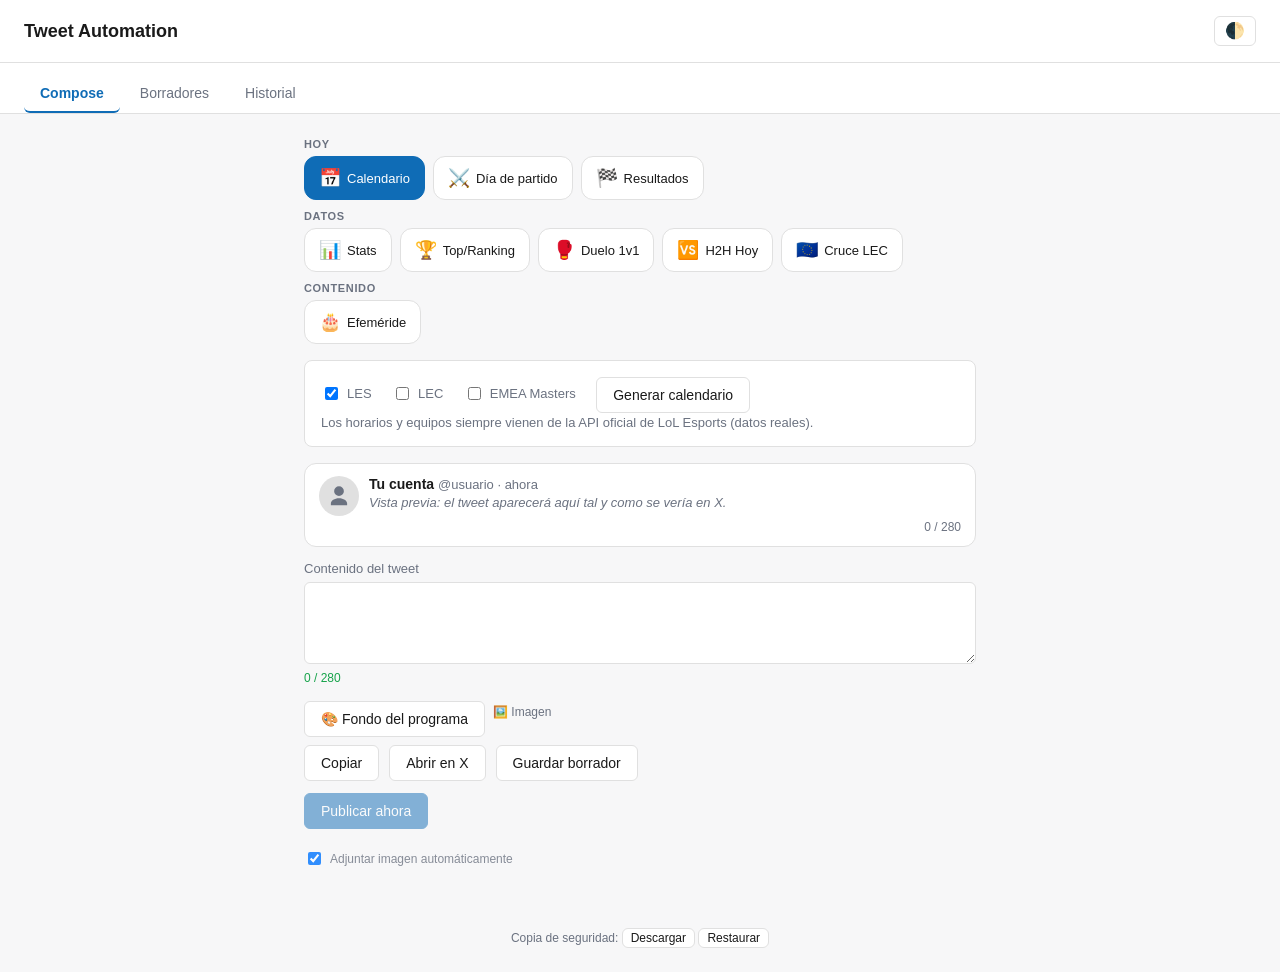
==== commit 2b94bd41: "Adjuntar imagen automáticamente al generar (VS/fondo de marca y tarjetas), con ajuste en Compose Co-" ====
--- a/static/index.html
+++ b/static/index.html
@@ -181,10 +181,6 @@
         <div id="lec-compare-results" class="list"></div>
       </div>
 
-      <div id="mode-manual" class="mode-panel" hidden>
-        <p class="hint">Escribe el tweet directamente abajo.</p>
-      </div>
-
       <div id="single-compose-area">
         <div class="tweet-preview" aria-label="Vista previa del tweet">
           <div class="tp-avatar" aria-hidden="true">
@@ -207,7 +203,7 @@
 
         <div class="action-bar" role="toolbar" aria-label="Acciones del tweet">
           <button id="copy-content-btn" type="button">Copiar</button>
-          <button id="open-x-btn" type="button" title="Abre X con el texto listo (sin imagen)">Abrir en X</button>
+          <button id="open-x-btn" type="button" title="Abre X con el texto listo (con imagen: se copia, pégala con Ctrl+V)">Abrir en X</button>
           <button id="share-btn" type="button" hidden>Compartir</button>
           <button id="save-draft-btn">Guardar borrador</button>
         </div>
@@ -215,6 +211,7 @@
           <button id="publish-now-btn" class="primary">Publicar ahora</button>
         </div>
         <div id="compose-feedback" class="feedback" role="status" aria-live="polite"></div>
+        <label class="checkbox-inline auto-image-setting"><input type="checkbox" id="auto-image" checked /> Adjuntar imagen automáticamente</label>
       </div>
     </section>
 
--- a/static/styles.css
+++ b/static/styles.css
@@ -258,7 +258,6 @@
 
 .char-counter-row .char-counter { margin-bottom: 0; }
 
-.card-copy-row { display: flex; align-items: center; gap: 10px; margin-bottom: 8px; }
 
 .rivalry-row { display: flex; gap: 10px; margin-top: 6px; }
 .rivalry-row select { flex: 1; }
@@ -330,10 +329,11 @@
 .image-upload-label input[type="file"] { display: none; }
 .image-preview { max-width: 90px; max-height: 90px; border-radius: 6px; border: 1px solid var(--border); object-fit: cover; }
 .remove-image-btn { font-size: 12px; }
+.download-image-btn { font-size: 12px; display: inline-block; padding: 6px 10px; border: 1px solid currentColor; border-radius: 6px; text-decoration: none; color: inherit; cursor: pointer; }
+.download-image-btn[hidden] { display: none; }
 
 .empty-state { color: var(--muted); font-size: 14px; padding: 20px 0; text-align: center; }
 
-.var-input { margin-bottom: 10px; }
 
 .logout-btn { padding: 6px 12px; font-size: 13px; }
 .theme-btn { margin-left: auto; padding: 6px 10px; font-size: 16px; line-height: 1; }
@@ -470,3 +470,8 @@
 .confirm-actions .secondary { background: var(--panel); color: var(--text); border: 1px solid var(--border); }
 .confirm-actions .confirm-ok { background: var(--primary); color: var(--on-primary); border: 1px solid var(--primary); }
 .confirm-actions button:focus-visible { outline: 3px solid var(--primary); outline-offset: 2px; }
+
+.image-loading { width: 90px; height: 90px; border-radius: 6px; border: 1px solid var(--border); background: var(--border); opacity: .6; animation: image-pulse 1.2s ease-in-out infinite; }
+@keyframes image-pulse { 50% { opacity: .25; } }
+@media (prefers-reduced-motion: reduce) { .image-loading { animation: none; } }
+.auto-image-setting { font-size: 12px; opacity: .8; margin-top: 8px; }
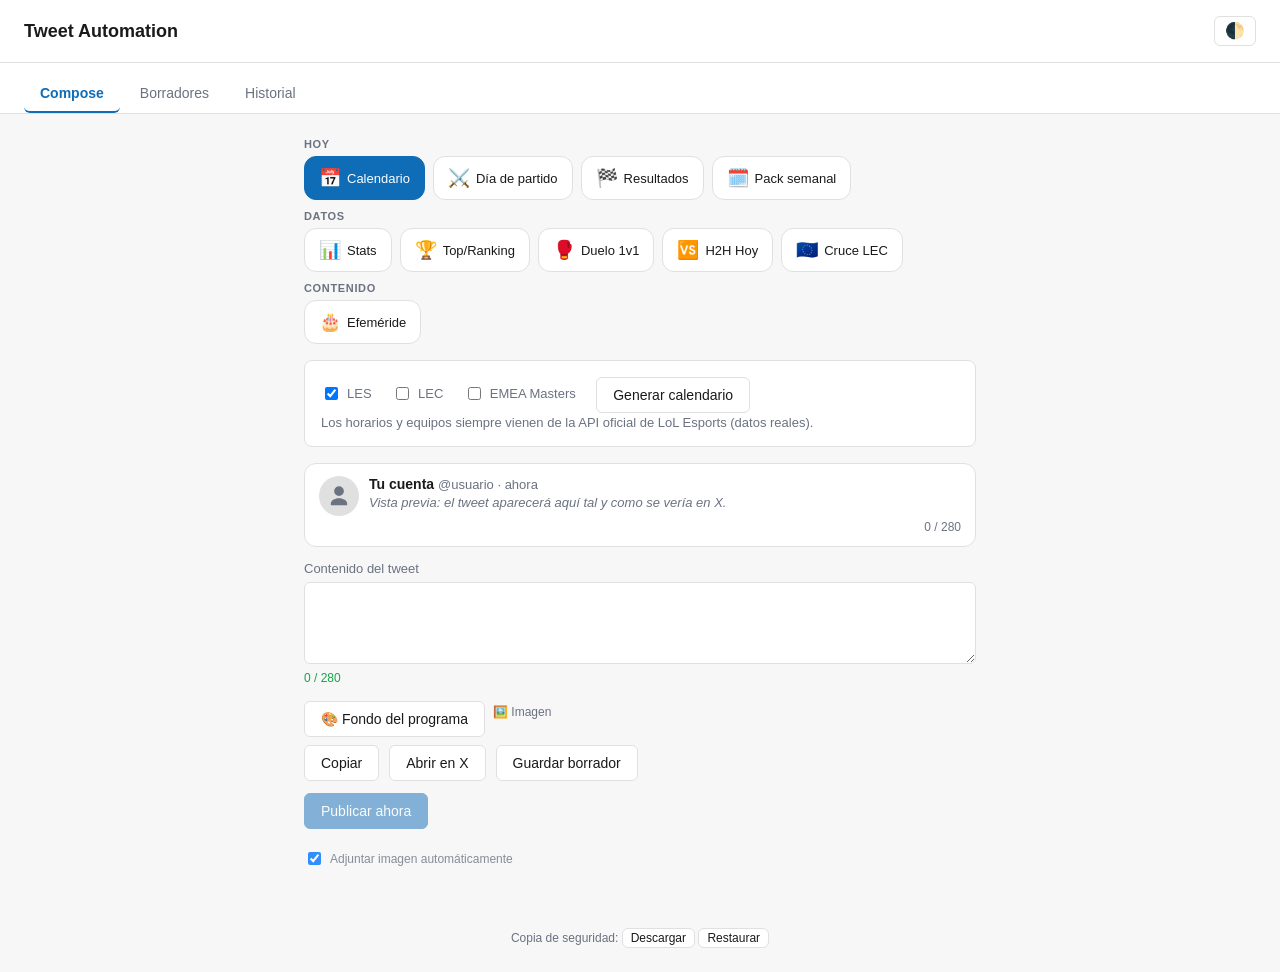
==== commit 082d4894: "Pack semanal: modo en Compose (tarjetas, hilo, guardar todos) y CACHE v6 Co-Authored-By: Claude Sonn" ====
--- a/static/index.html
+++ b/static/index.html
@@ -39,6 +39,7 @@
           <label class="mode-chip"><input type="radio" name="mode" value="calendar" checked /><span class="chip-ico" aria-hidden="true">📅</span><span class="chip-txt">Calendario</span></label>
           <label class="mode-chip"><input type="radio" name="mode" value="match-day" /><span class="chip-ico" aria-hidden="true">⚔️</span><span class="chip-txt">Día de partido</span></label>
           <label class="mode-chip"><input type="radio" name="mode" value="results" /><span class="chip-ico" aria-hidden="true">🏁</span><span class="chip-txt">Resultados</span></label>
+          <label class="mode-chip"><input type="radio" name="mode" value="weekly-pack" /><span class="chip-ico" aria-hidden="true">🗓️</span><span class="chip-txt">Pack semanal</span></label>
           </div>
         </div>
         <div class="mode-group" role="group" aria-label="Datos">
@@ -81,6 +82,16 @@
         <button id="results-generate-btn">Generar resultados</button>
         <p class="hint">Marcadores reales de la última jornada.</p>
         <details class="hint-more"><summary aria-label="Más información">?</summary><p>Marcadores reales de la última jornada con partidos terminados (últimos 7 días), de la API oficial de LoL Esports.</p></details>
+      </div>
+
+      <div id="mode-weekly-pack" class="mode-panel" hidden>
+        <button id="weekly-pack-generate-btn">Generar pack semanal</button>
+        <p class="hint">Calendario de la semana, resultados de la última jornada, top de la semana y efeméride de hoy (LES).</p>
+        <details class="hint-more"><summary aria-label="Más información">?</summary><p>Un clic genera las cuatro piezas con datos reales. Si alguna no se puede generar (por ejemplo, sin resultados recientes), las demás siguen y esa muestra el motivo. Edita, copia o guarda cada tarjeta, o guarda todas como borradores.</p></details>
+        <div id="weekly-pack-actions" class="card-actions" hidden>
+          <button id="weekly-pack-save-all-btn">Guardar todos como borradores</button>
+        </div>
+        <div id="weekly-pack-results" class="list"></div>
       </div>
 
       <div id="mode-stats" class="mode-panel" hidden>
